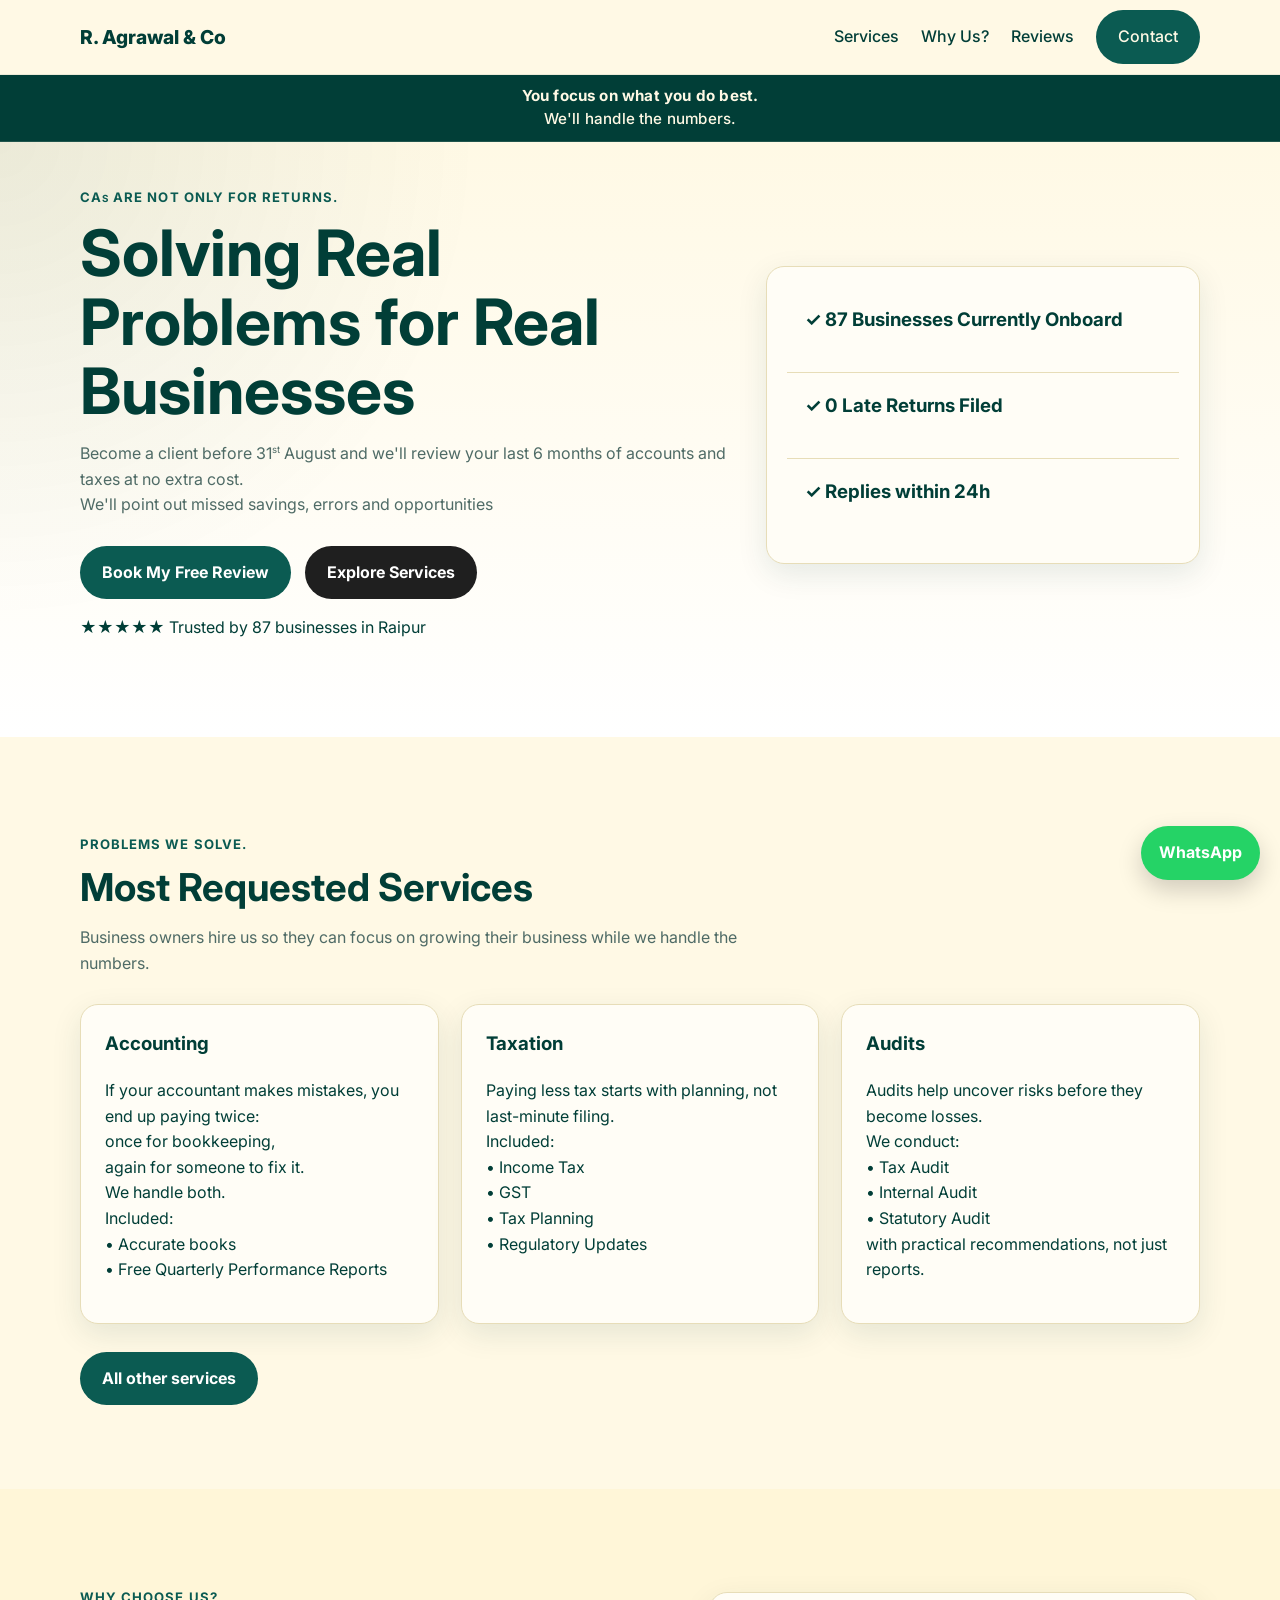
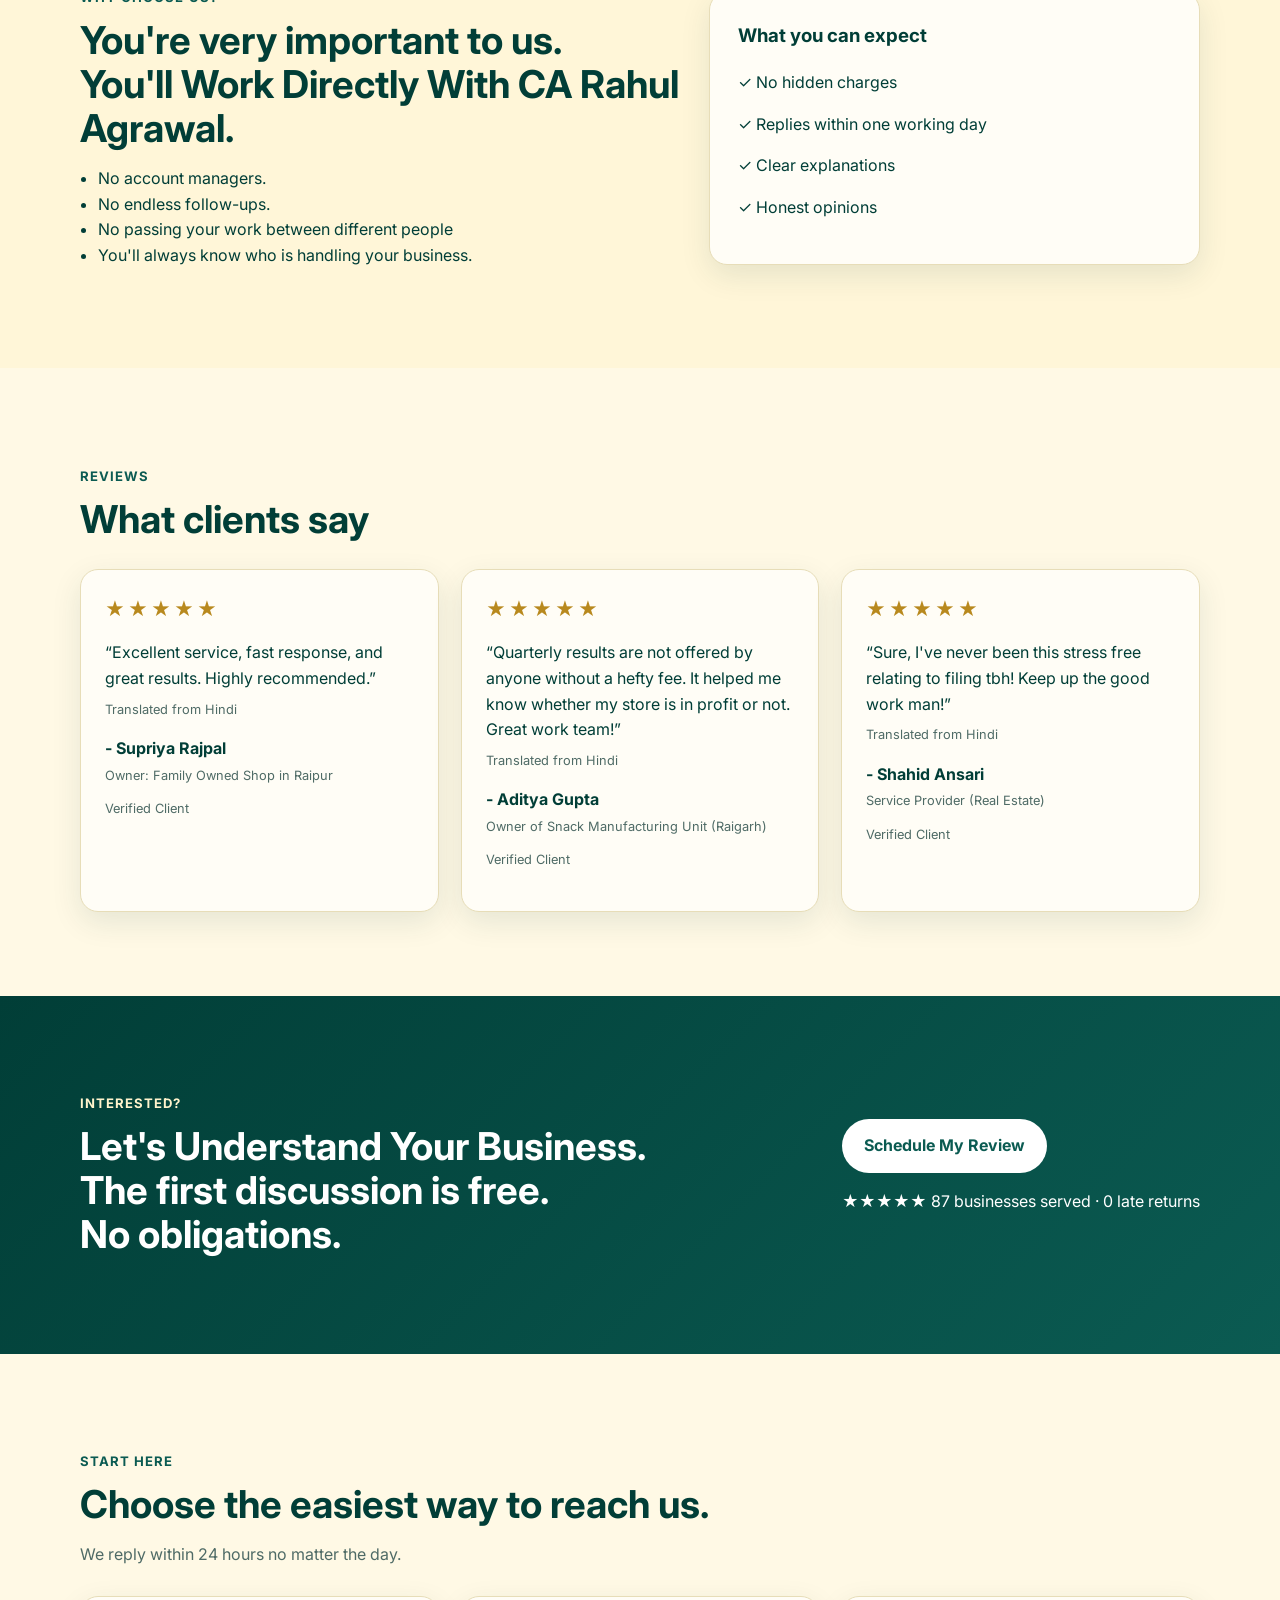
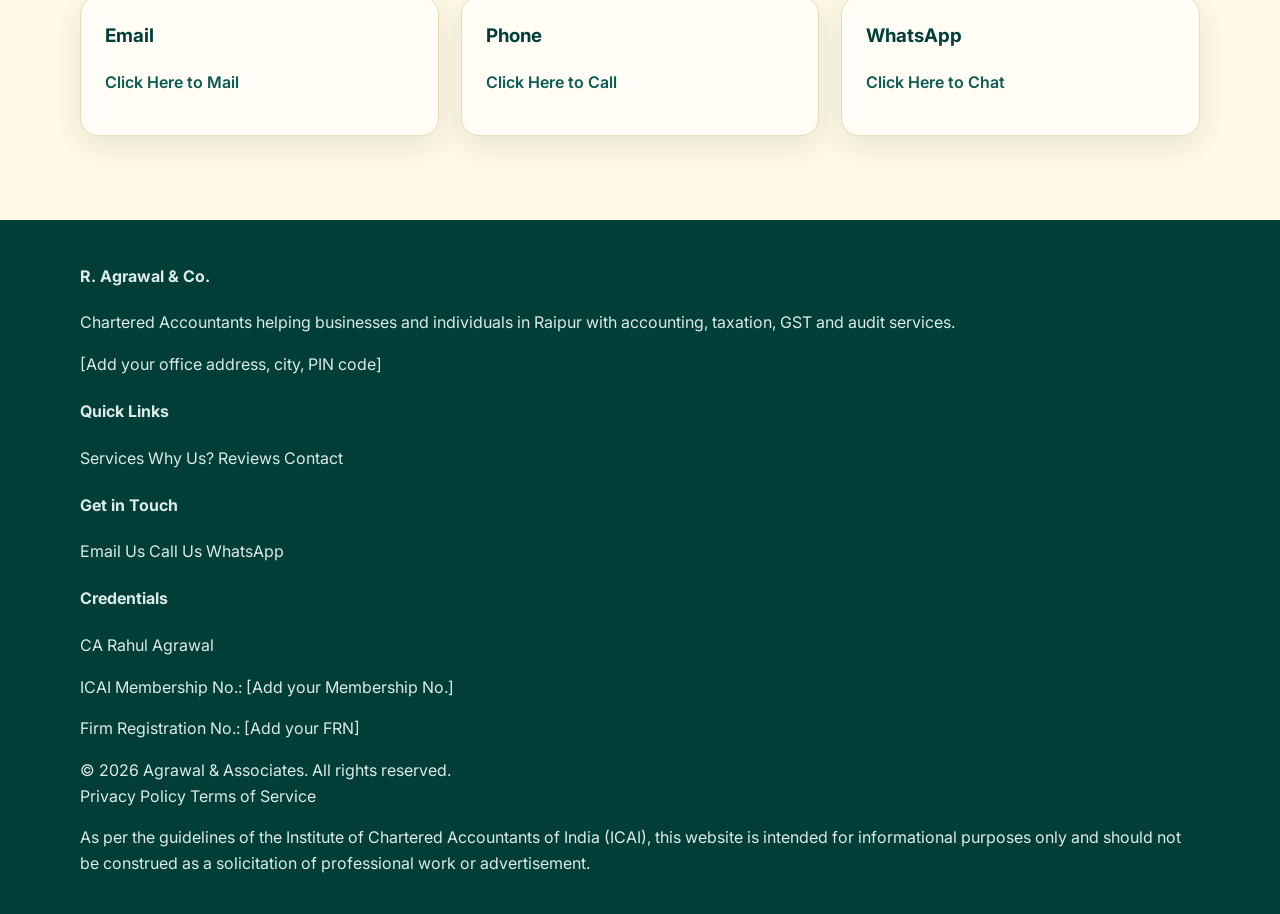
==== index.html @ 5c468a37 "Update index.html" ====
<!DOCTYPE html>
<html lang="en">
<head>
  <meta charset="UTF-8" />
  <meta name="viewport" content="width=device-width, initial-scale=1.0" />
  <title>R. Agrawal & Co. | Chartered Accountants</title>
  <meta name="description" content="Chartered Accountants CA in Raipur helping businesses with GST, Income Tax, Accounting, Audit and financial advisory. Free 6-month review for new clients." />
  <link rel="preconnect" href="https://fonts.googleapis.com">
  <link rel="preconnect" href="https://fonts.gstatic.com" crossorigin>
  <link href="https://fonts.googleapis.com/css2?family=Inter:wght@400;500;600;700;800&display=swap" rel="stylesheet">
  <link rel="stylesheet" href="styles.css" />
</head>
<body>
  <header class="site-header">
    <div class="container nav">
      <a href="#" class="logo">R. Agrawal & Co</a>

      <button class="menu-toggle" id="menuToggle" aria-label="Open menu">
        ☰
      </button>

      <nav class="nav-links" id="navLinks">
        <a href="services.html">Services</a>
        <a href="#about">Why Us?</a>
        <a href="#testimonials">Reviews</a>
        <a href="#contact" class="btn" style="color: #fff9e5;">Contact</a>
      </nav>
    </div>
  </header>
   <section class="top-strip" aria-label="Firm Philosophy">
  <div class="container">
    <p>
      <strong>You focus on what you do best.</strong><br>
      We'll handle the numbers.
    </p>
  </div>
</section>
  <main>
    <section class="hero">
      <div class="container hero-grid">
        <div>
          <p class="eyebrow">
  CA<span class="small-s">s</span> are not only for returns.
</p>
          <h1>Solving Real Problems for Real Businesses</h1>
          <p class="hero-text">
            Become a client before 31<sup>st</sup> August and we'll review your last 6 months of accounts and taxes at no extra cost.<br>
We'll point out missed savings, errors and opportunities
          </p>
          <div class="hero-actions">
            <a href="#contact" class="btn"> Book My Free Review </a>
            <a href="services.html" class="btn btn-secondary">Explore Services</a>
          </div>
          <p class="trust-line">
            <span class="stars">★★★★★</span> Trusted by 87 businesses in Raipur
          </p>
        </div>

        <div class="hero-card">
          <div class="stat">
            <h3>✓ 87 Businesses Currently Onboard</h3>
          </div>
          <div class="stat">
            <h3>✓ 0 Late Returns Filed</h3>
          </div>
          <div class="stat">
            <h3>✓ Replies within 24h</h3>
          </div>
        </div>
      </div>
    </section>

    <section class="section" id="services">
      <div class="container">
        <p class="section-label">Problems we solve.</p>
        <h2>Most Requested Services</h2>
        <p class="section-intro">
          Business owners hire us so they can focus on growing their business while we handle the numbers.
        </p>
        <div class="cards">
          <article class="card">
            <h3>Accounting</h3>
            <p>If your accountant makes mistakes, you end up paying twice:<br>
              once for bookkeeping,<br>
              again for someone to fix it.<br>
              We handle both.<br>
              Included:<br>
              • Accurate books<br>
              • Free Quarterly Performance Reports<br>
            </p>
          </article>

          <article class="card">
            <h3>Taxation</h3>
            <p>
              Paying less tax starts with planning, not last-minute filing.<br>
              Included:<br>
              • Income Tax<br>
              • GST<br>
              • Tax Planning<br>
              • Regulatory Updates
            </p>
          </article>

          <article class="card">
            <h3>Audits</h3>
            <p>
              Audits help uncover risks before they become losses.<br>
              We conduct:<br>
              • Tax Audit<br>
              • Internal Audit<br>
              • Statutory Audit
              <br>with practical recommendations, not just reports.
            </p>
          </article>
        </div>
        <div class="hero-actions">
            <a href="services.html" class="btn">All other services</a>
          </div>
      </div>
    </section>

    <section class="section alt" id="about">
      <div class="container split">
        <div>
  <p class="section-label">Why Choose Us?</p>
  <h2>You're very important to us.<br>
    You'll Work Directly With CA Rahul Agrawal.</h2>
  <ul class="check-list">
    <li>No account managers.</li>
    <li>No endless follow-ups.</li>
    <li>No passing your work between different people</li>
    <li>You'll always know who is handling your business.</li>
  </ul>
</div>

       <div class="about-box">
  <h3>What you can expect</h3>
  <p>✓ No hidden charges</p>
  <p>✓ Replies within one working day</p>
  <p>✓ Clear explanations</p>
  <p>✓ Honest opinions</p>
</div>
      </div>
    </section>

    <section class="section" id="testimonials">
      <div class="container">
        <p class="section-label">Reviews</p>
        <h2>What clients say</h2>

        <div class="cards">
               <article class="card testimonial">
                 <div class="testimonial-stars" aria-label="5 out of 5 stars">★★★★★</div>
  <p class="review">
    “Excellent service, fast response, and great results. Highly recommended.”
  </p>

  <p class="testimonialsnote">Translated from Hindi</p>

  <strong>- Supriya Rajpal</strong>
  <p class="role">Owner: Family Owned Shop in Raipur</p>
<p class="testimonialsnote">Verified Client</p>
</article>

    <article class="card testimonial">
  <div class="testimonial-stars" aria-label="5 out of 5 stars">★★★★★</div>

  <p class="review">
    “Quarterly results are not offered by anyone without a hefty fee. It helped me know whether my store is in profit or not. Great work team!”
  </p>

  <p class="testimonialsnote">Translated from Hindi</p>

  <strong>- Aditya Gupta</strong>
  <p class="role">Owner of Snack Manufacturing Unit (Raigarh)</p>
      <p class="testimonialsnote">Verified Client</p>
</article>

        <article class="card testimonial">
          <div class="testimonial-stars" aria-label="5 out of 5 stars">★★★★★</div>
  <p class="review">
    “Sure, I've never been this stress free relating to filing tbh! Keep up the good work man!”
  </p>

  <p class="testimonialsnote">Translated from Hindi</p>

  <strong>- Shahid Ansari</strong>
  <p class="role">Service Provider (Real Estate)</p>
          <p class="testimonialsnote">Verified Client</p>
</article>
          
        </div>
      </div>
    </section>

    <section class="section cta">
      <div class="container cta-box">
        <div>
          <p class="section-label light">Interested?</p>
          <h2>Let's Understand Your Business.<br>
            The first discussion is free.<br>
            No obligations.</h2>
        </div>
        <div>
          <a href="#contact" class="btn btn-light">Schedule My Review</a>
          <p class="cta-trust">
            <span class="stars">★★★★★</span> 87 businesses served · 0 late returns
          </p>
        </div>
      </div>
    </section>

    <section class="section" id="contact">
      <div class="container">
        <p class="section-label">Start Here</p>
        <h2>Choose the easiest way to reach us.</h2>
        <p class="section-intro">
          We reply within 24 hours no matter the day.
        </p>

        <div class="contact-grid">
          <div class="card">
            <h3>Email</h3>
            <p><a href="mailto:businessrahul.1191@gmail.com">Click Here to Mail</a></p>
          </div>

          <div class="card">
            <h3>Phone</h3>
            <p><a href="tel:+918319011200">Click Here to Call</a></p>
          </div>
          <div class="card">
  <h3>WhatsApp</h3>
  <p>
    <a href="https://wa.me/918319011200?text=Hi%20I%20visited%20your%20website%20and%20want%20to%20know%20more." target="_blank">
      Click Here to Chat
    </a>
  </p>
</div>
          
        </div>
      </div>
    </section>
  </main>

  <footer class="site-footer">
    <div class="container">
      <div class="footer-grid">
        <div class="footer-col">
          <h4>R. Agrawal & Co.</h4>
          <p>Chartered Accountants helping businesses and individuals in Raipur with accounting, taxation, GST and audit services.</p>
          <p>[Add your office address, city, PIN code]</p>
        </div>

        <div class="footer-col">
          <h4>Quick Links</h4>
          <a href="services.html">Services</a>
          <a href="#about">Why Us?</a>
          <a href="#testimonials">Reviews</a>
          <a href="#contact">Contact</a>
        </div>

        <div class="footer-col">
          <h4>Get in Touch</h4>
          <a href="mailto:businessrahul.1191@gmail.com">Email Us</a>
          <a href="tel:+918319011200">Call Us</a>
          <a href="https://wa.me/918319011200?text=Hi%20I%20visited%20your%20website%20and%20want%20to%20know%20more." target="_blank">WhatsApp</a>
        </div>

        <div class="footer-col">
          <h4>Credentials</h4>
          <p>CA Rahul Agrawal</p>
          <p>ICAI Membership No.: [Add your Membership No.]</p>
          <p>Firm Registration No.: [Add your FRN]</p>
        </div>
      </div>

      <div class="footer-bottom">
        <span>© <span id="year"></span> Agrawal & Associates. All rights reserved.</span>
        <div class="legal-links">
          <a href="privacy-policy.html">Privacy Policy</a>
          <a href="terms-of-service.html">Terms of Service</a>
        </div>
      </div>

      <p class="footer-disclaimer">
        As per the guidelines of the Institute of Chartered Accountants of India (ICAI), this website is intended for informational purposes only and should not be construed as a solicitation of professional work or advertisement.
      </p>
    </div>
  </footer>

  <script src="script.js"></script>
  <a
  href="https://wa.me/918319011200?text=Hi%20I%20visited%20your%20website%20and%20want%20to%20know%20more."
  class="whatsapp-float"
  target="_blank"
  aria-label="Connect on WhatsApp"
>
  WhatsApp
</a>
</body>
</html>
---- styles.css ----
:root {
  --bg: #FFF9E5;
  --bg-soft: #FFF3CC;
  --text: #013E37;
  --muted: #4F6B66;
  --white: #FFFFFF;
  --line: #E7DDB8;
  --primary: #0B5B52;
  --primary-dark: #1f1f1f;
  --card: #FFFDF6;
  --section: #FFF6D8;
  --shadow: 0 10px 30px rgba(1, 62, 55, 0.10);
  --radius: 18px;
  --accent-soft: #E4F1EE;
  --accent-soft-hover: #D5E9E4;
  --gold: #B8891E;
}

* {
  box-sizing: border-box;
}

html {
  scroll-behavior: smooth;
}

body {
  margin: 0;
  font-family: "Inter", sans-serif;
  color: var(--text);
  background: var(--bg);
  line-height: 1.6;
}

a {
  color: inherit;
  text-decoration: none;
}

img {
  max-width: 100%;
  display: block;
}

.container {
  width: min(1120px, calc(100% - 32px));
  margin: 0 auto;
}

.site-header {
  position: sticky;
  top: 0;
  z-index: 50;
  background: rgba(255, 249, 229, 0.92);
  backdrop-filter: blur(10px);
  border-bottom: 1px solid rgba(1, 62, 55, 0.08);
}

.nav {
  display: flex;
  align-items: center;
  justify-content: space-between;
  min-height: 74px;
}

.logo {
  font-weight: 800;
  font-size: 1.2rem;
  color: var(--text);
}

.nav-links {
  display: flex;
  gap: 22px;
  align-items: center;
}

.nav-links a {
  color: var(--text);
  font-weight: 500;
}

.menu-toggle {
  display: none;
  background: none;
  border: none;
  font-size: 1.6rem;
  cursor: pointer;
  color: var(--text);
}

.hero {
  background:
    radial-gradient(circle at top left, rgba(1, 62, 55, 0.08), transparent 34%),
    linear-gradient(180deg, #FFF9E5 0%, #FFFFFF 100%);
  padding-top: 32px;
  padding-bottom: 80px;
}

.hero-grid {
  display: grid;
  grid-template-columns: 1.2fr 0.8fr;
  gap: 36px;
  align-items: center;
}

.eyebrow,
.section-label {
  color: var(--primary);
  font-weight: 700;
  text-transform: uppercase;
  letter-spacing: 0.08em;
  font-size: 0.82rem;
  margin-bottom: 10px;
}

h1 {
  font-size: clamp(2.2rem, 5vw, 4.2rem);
  line-height: 1.08;
  margin: 0 0 16px;
}

h2 {
  font-size: clamp(1.8rem, 3vw, 2.6rem);
  line-height: 1.15;
  margin: 0 0 14px;
}

h3 {
  margin-top: 0;
}

.hero-text,
.section-intro {
  color: var(--muted);
  max-width: 680px;
}

.hero-actions {
  display: flex;
  gap: 14px;
  margin-top: 28px;
  flex-wrap: wrap;
}

.btn {
  display: inline-flex;
  align-items: center;
  justify-content: center;
  background: var(--primary);
  color: var(--white);
  padding: 14px 22px;
  border-radius: 999px;
  font-weight: 700;
  transition: 0.2s ease;
}

.btn:hover {
  background: var(--primary-dark);
  color: var(--white);
  transform: translateY(1px);
}

.btn-secondary {
  background: var(--primary-dark);
  color: var(--white);
}

.btn-secondary:hover {
  background: var(--primary-dark);
  color: var(--white);
}

.btn-light {
  background: var(--white);
  color: var(--primary);
}

.btn-sm {
  padding: 10px 16px;
}

.hero-card,
.card,
.about-box {
  background: var(--card);
  border: 1px solid var(--line);
  border-radius: var(--radius);
  box-shadow: var(--shadow);
}

.hero-card {
  padding: 20px;
}

.stat {
  padding: 18px;
  border-bottom: 1px solid var(--line);
}

.stat:last-child {
  border-bottom: none;
}

.section {
  padding: 84px 0;
}

.alt {
  background: var(--section);
}

.cards {
  display: grid;
  grid-template-columns: repeat(3, 1fr);
  gap: 22px;
  margin-top: 28px;
}

.card {
  padding: 24px;
}

.split {
  display: grid;
  grid-template-columns: 1.1fr 0.9fr;
  gap: 28px;
  align-items: center;
}

.about-box {
  padding: 28px;
}

.check-list {
  padding-left: 18px;
}

.testimonial p {
  font-style: normal;
}

.cta {
  background: linear-gradient(135deg, #013E37, #0B5B52);
  color: var(--white);
}

.cta-box {
  display: flex;
  align-items: center;
  justify-content: space-between;
  gap: 20px;
}

.light {
  color: var(--bg-soft);
}

.contact-grid {
  display: grid;
  grid-template-columns: repeat(3, 1fr);
  gap: 22px;
  margin-top: 28px;
}

.contact-grid a {
  color: var(--primary);
  font-weight: 600;
}

.site-footer {
  background: #013E37;
  color: #DCEBE8;
  padding: 22px 0;
}

.footer-row {
  display: flex;
  justify-content: space-between;
  gap: 12px;
  flex-wrap: wrap;
}

@media (max-width: 900px) {
  .hero-grid,
  .split,
  .cards,
  .contact-grid,
  .cta-box {
    grid-template-columns: 1fr;
    display: grid;
  }

  .cta-box {
    text-align: left;
  }
}

@media (max-width: 760px) {
  .menu-toggle {
    display: block;
  }

  .nav-links {
    position: absolute;
    top: 74px;
    right: 16px;
    background: var(--card);
    border: 1px solid var(--line);
    border-radius: 16px;
    box-shadow: var(--shadow);
    padding: 14px;
    flex-direction: column;
    align-items: flex-start;
    min-width: 220px;
    display: none;
  }

  .nav-links.show {
    display: flex;
  }

  h1 {
    font-size: 2.4rem;
  }

  .section {
    padding: 64px 0;
  }
}

.whatsapp-float {
  position: fixed;
  right: 20px;
  bottom: 20px;
  background: #25D366;
  color: white;
  padding: 14px 18px;
  border-radius: 999px;
  font-weight: 700;
  box-shadow: 0 10px 25px rgba(0,0,0,0.18);
  z-index: 999;
}

.whatsapp-float:hover {
  background: #1ebe5d;
}

.testimonialsnote {
  color: var(--muted);
  font-size: 0.8rem;
  font-style: normal;
  margin: 0.5rem 0 1rem;
}

.role {
  color: var(--muted);
  font-size: 0.8rem;
  font-style: normal;
  margin-top: 0.25rem;
}

.review {
  font-style: italic;
  margin-bottom: 0.5rem;
}

.testimonial-stars {
  color: var(--gold);
  font-size: 1.2rem;
  letter-spacing: 3px;
  margin-bottom: 10px;
}

.testimonial-text {
  margin: 0;
  font-size: 1rem;
  line-height: 1.6;
}

.more-services-link {
  text-align: center;
  margin-top: 20px;
}

.more-services-link a {
  display: inline-block;
  color: var(--primary);
  font-weight: 700;
  font-size: 1rem;
  padding: 10px 16px;
  border-radius: 999px;
  background: var(--accent-soft);
  transition: 0.2s ease;
}

.more-services-link a:hover {
  background: var(--accent-soft-hover);
  transform: translateY(1px);
}

.small-s {
  font-size: 0.75em;
}

sup {
  font-size: 0.6em;
  vertical-align: super;
}

.top-strip {
    background: #013E37;
    color: #FFF9E5;
    padding: 10px 0;
    text-align: center;
    border-bottom: 1px solid rgba(255, 249, 229, 0.12);
}

.top-strip p {
    margin: 0;
    font-size: 0.95rem;
    font-weight: 500;
    letter-spacing: 0.2px;
    line-height: 1.5;
}

.top-strip strong {
    font-weight: 700;
}
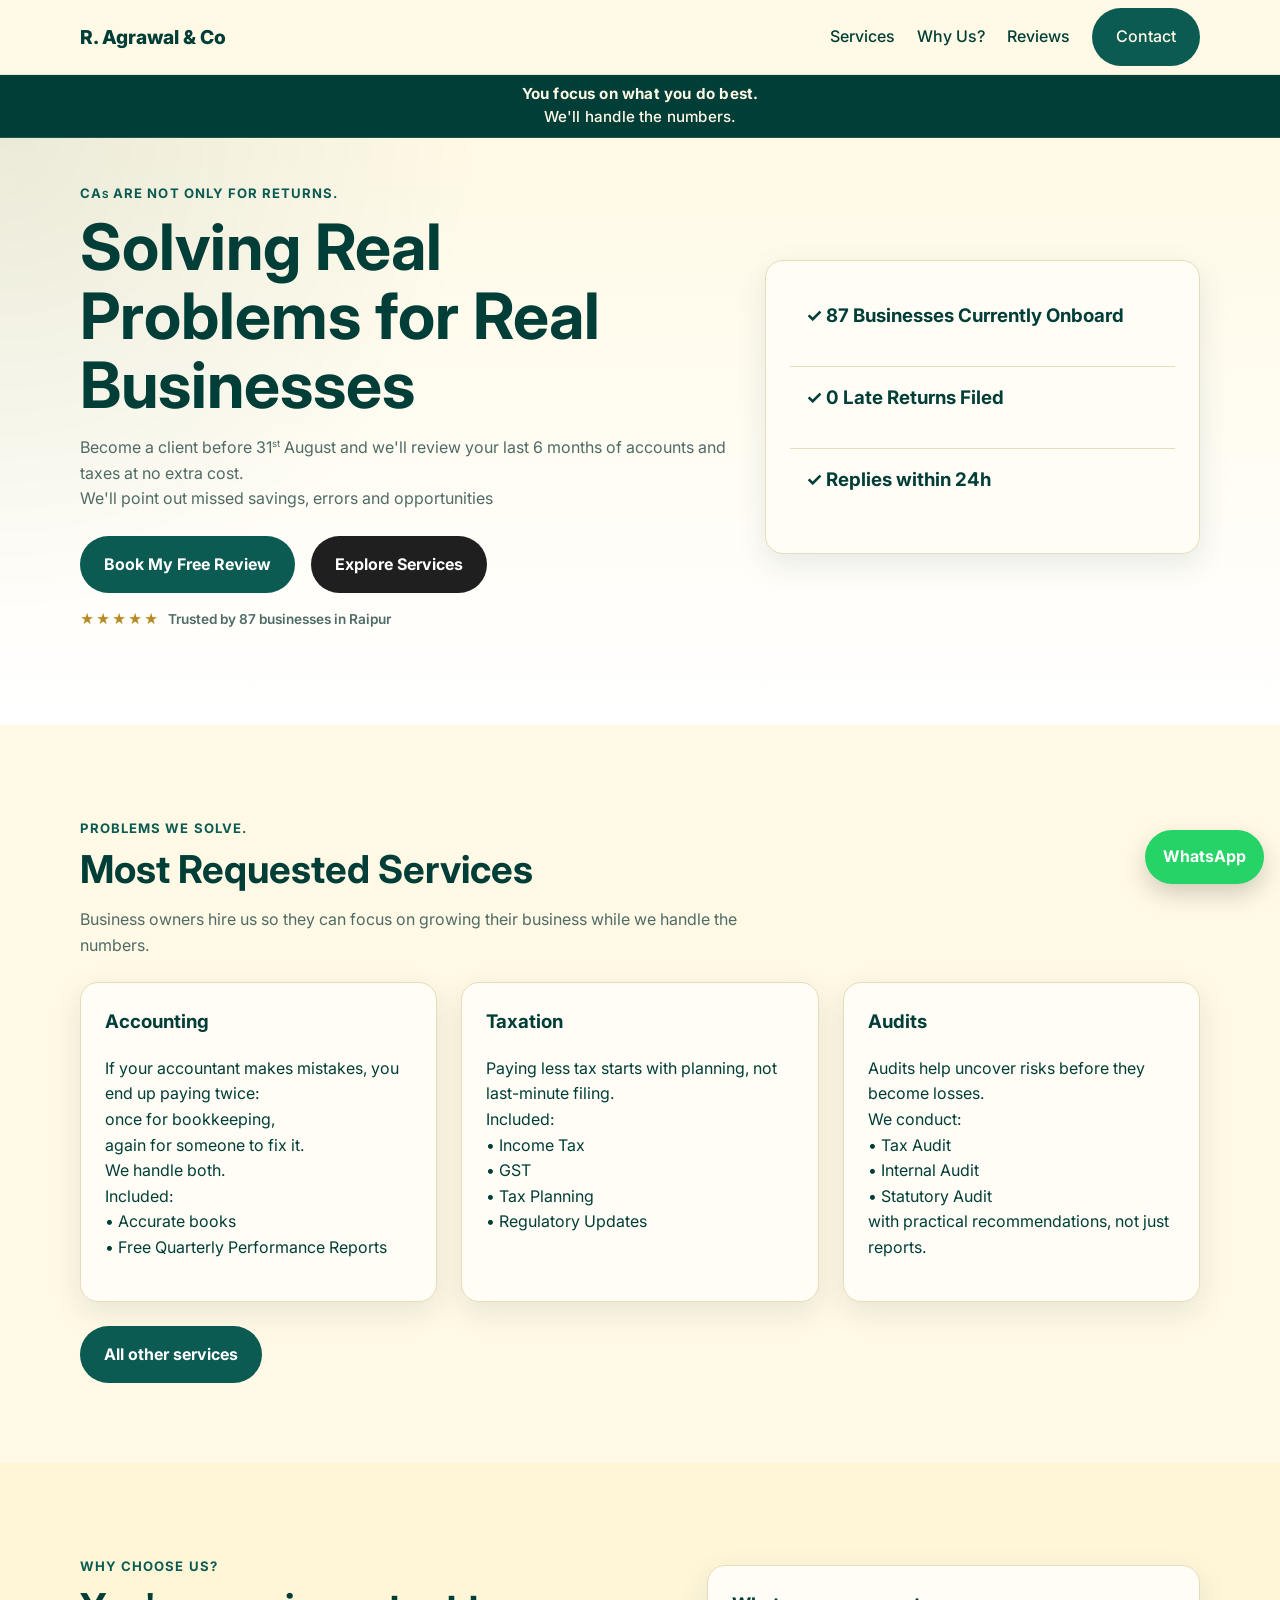
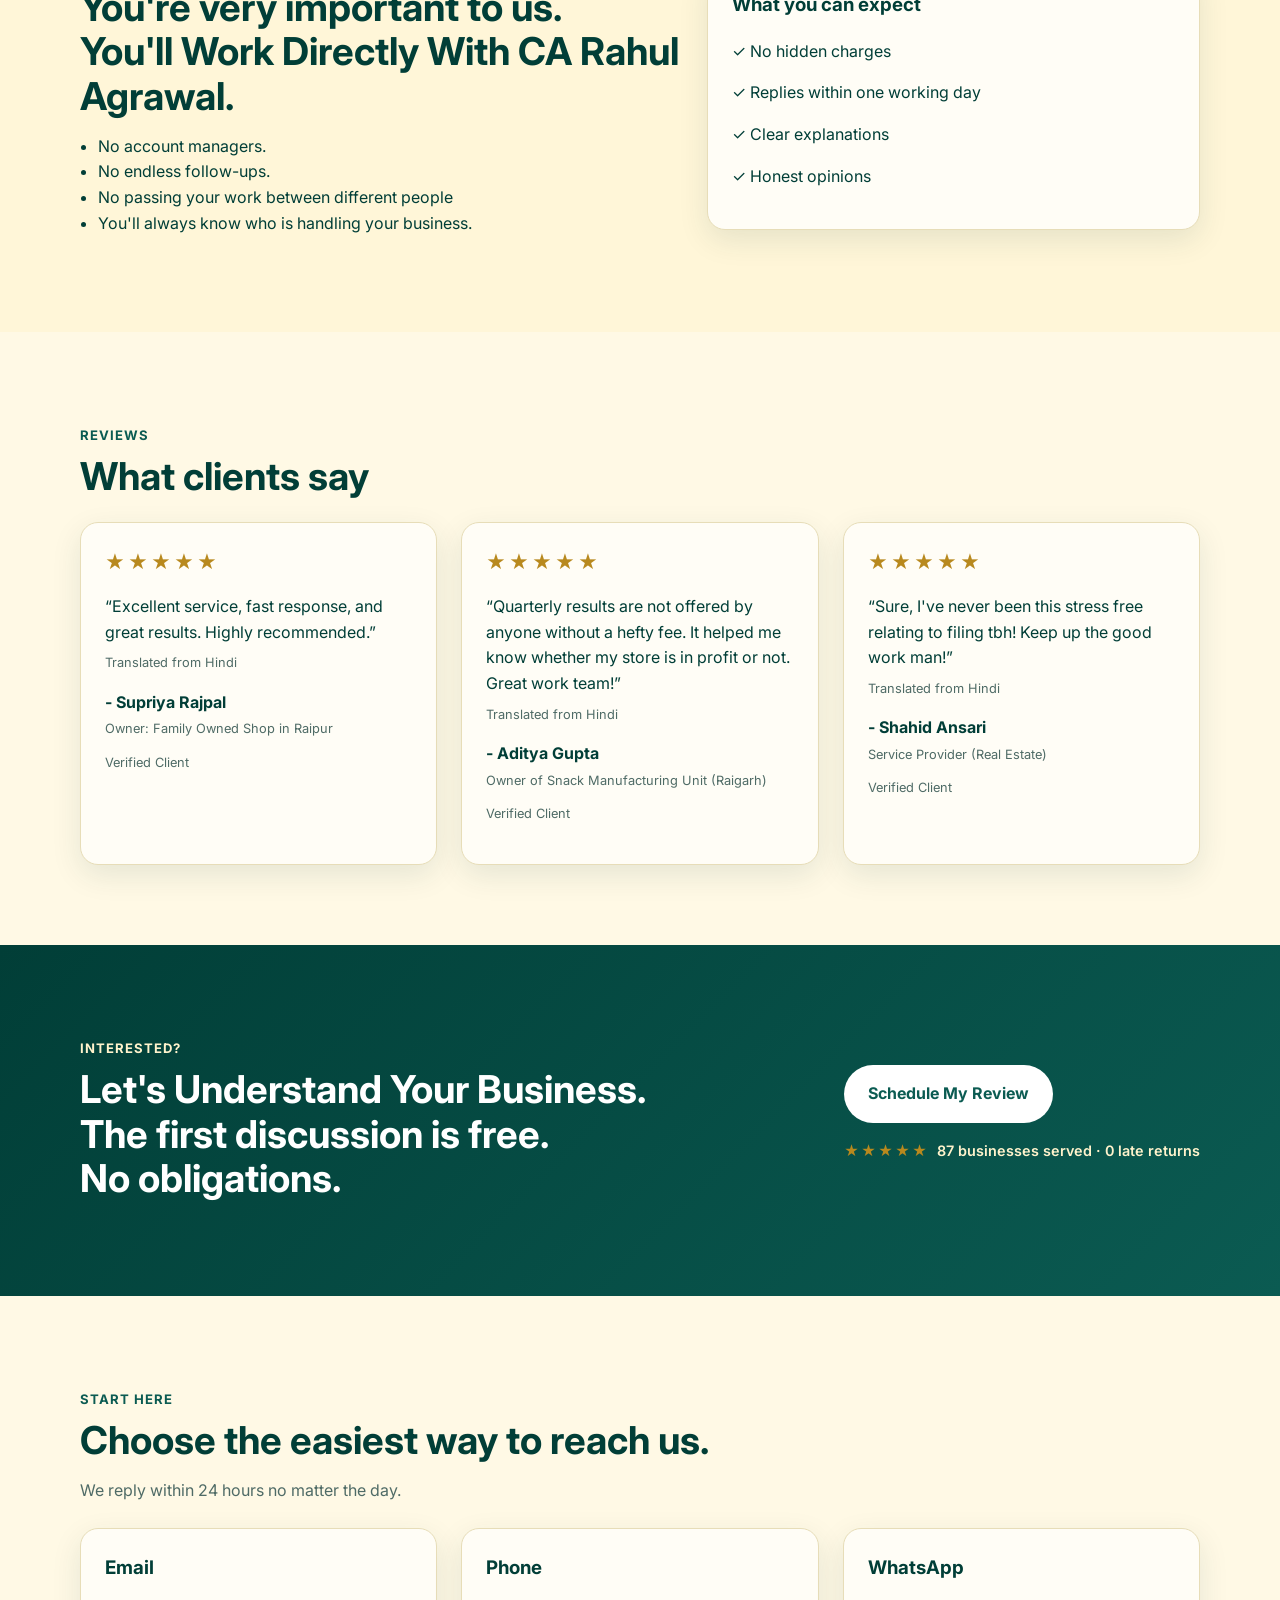
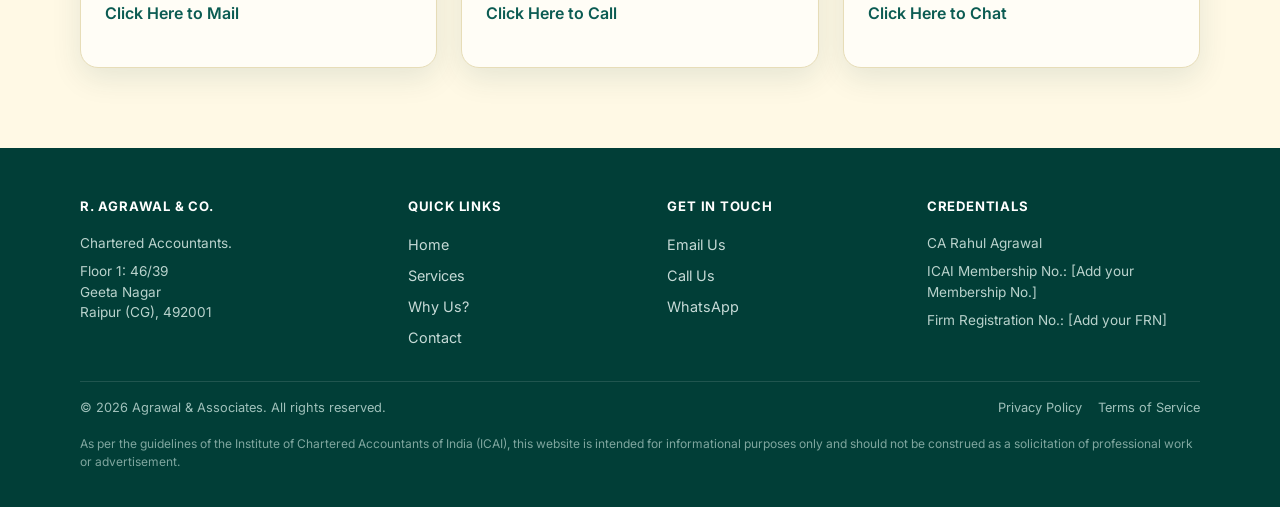
==== commit 063f241e: "Update index.html" ====
--- a/index.html
+++ b/index.html
@@ -246,25 +246,27 @@
   <footer class="site-footer">
     <div class="container">
       <div class="footer-grid">
-        <div class="footer-col">
+       <div class="footer-col">
           <h4>R. Agrawal & Co.</h4>
-          <p>Chartered Accountants helping businesses and individuals in Raipur with accounting, taxation, GST and audit services.</p>
-          <p>[Add your office address, city, PIN code]</p>
+          <p>Chartered Accountants.</p>
+          <p>Floor 1: 46/39<br>
+Geeta Nagar<br>
+Raipur (CG), 492001</p>
         </div>
 
         <div class="footer-col">
           <h4>Quick Links</h4>
+          <a href="index.html">Home</a>
           <a href="services.html">Services</a>
-          <a href="#about">Why Us?</a>
-          <a href="#testimonials">Reviews</a>
-          <a href="#contact">Contact</a>
+          <a href="index.html#about">Why Us?</a>
+          <a href="index.html#contact">Contact</a>
         </div>
 
         <div class="footer-col">
           <h4>Get in Touch</h4>
           <a href="mailto:businessrahul.1191@gmail.com">Email Us</a>
-          <a href="tel:+918319011200">Call Us</a>
-          <a href="https://wa.me/918319011200?text=Hi%20I%20visited%20your%20website%20and%20want%20to%20know%20more." target="_blank">WhatsApp</a>
+          <a href="tel:+919232111200">Call Us</a>
+          <a href="https://wa.me/919232111200?text=Hi%20I%20visited%20your%20website%20and%20want%20to%20know%20more." target="_blank">WhatsApp</a>
         </div>
 
         <div class="footer-col">
--- a/styles.css
+++ b/styles.css
@@ -14,6 +14,19 @@
   --accent-soft: #E4F1EE;
   --accent-soft-hover: #D5E9E4;
   --gold: #B8891E;
+
+  /* Spacing scale — 8px base grid, ~1.5x steps.
+     Every padding/gap/margin below pulls from this list instead of
+     one-off numbers, so spacing feels intentional instead of arbitrary. */
+  --space-1: 8px;
+  --space-2: 16px;
+  --space-3: 24px;
+  --space-4: 32px;
+  --space-5: 40px;
+  --space-6: 48px;
+  --space-7: 64px;
+  --space-8: 80px;
+  --space-9: 96px;
 }
 
 * {
@@ -93,14 +106,14 @@
   background:
     radial-gradient(circle at top left, rgba(1, 62, 55, 0.08), transparent 34%),
     linear-gradient(180deg, #FFF9E5 0%, #FFFFFF 100%);
-  padding-top: 32px;
-  padding-bottom: 80px;
+  padding-top: var(--space-4);
+  padding-bottom: var(--space-8);
 }
 
 .hero-grid {
   display: grid;
   grid-template-columns: 1.2fr 0.8fr;
-  gap: 36px;
+  gap: var(--space-4);
   align-items: center;
 }
 
@@ -111,19 +124,19 @@
   text-transform: uppercase;
   letter-spacing: 0.08em;
   font-size: 0.82rem;
-  margin-bottom: 10px;
+  margin-bottom: var(--space-1);
 }
 
 h1 {
   font-size: clamp(2.2rem, 5vw, 4.2rem);
   line-height: 1.08;
-  margin: 0 0 16px;
+  margin: 0 0 var(--space-2);
 }
 
 h2 {
   font-size: clamp(1.8rem, 3vw, 2.6rem);
   line-height: 1.15;
-  margin: 0 0 14px;
+  margin: 0 0 var(--space-2);
 }
 
 h3 {
@@ -138,9 +151,24 @@
 
 .hero-actions {
   display: flex;
-  gap: 14px;
-  margin-top: 28px;
+  gap: var(--space-2);
+  margin-top: var(--space-3);
   flex-wrap: wrap;
+}
+
+.trust-line {
+  display: flex;
+  align-items: center;
+  gap: var(--space-1);
+  margin-top: var(--space-2);
+  color: var(--muted);
+  font-size: 0.85rem;
+  font-weight: 600;
+}
+
+.trust-line .stars {
+  color: var(--gold);
+  letter-spacing: 2px;
 }
 
 .btn {
@@ -149,7 +177,7 @@
   justify-content: center;
   background: var(--primary);
   color: var(--white);
-  padding: 14px 22px;
+  padding: var(--space-2) var(--space-3);
   border-radius: 999px;
   font-weight: 700;
   transition: 0.2s ease;
@@ -190,11 +218,11 @@
 }
 
 .hero-card {
-  padding: 20px;
+  padding: var(--space-3);
 }
 
 .stat {
-  padding: 18px;
+  padding: var(--space-2);
   border-bottom: 1px solid var(--line);
 }
 
@@ -203,7 +231,7 @@
 }
 
 .section {
-  padding: 84px 0;
+  padding: var(--space-8) 0;
 }
 
 .alt {
@@ -213,23 +241,23 @@
 .cards {
   display: grid;
   grid-template-columns: repeat(3, 1fr);
-  gap: 22px;
-  margin-top: 28px;
+  gap: var(--space-3);
+  margin-top: var(--space-3);
 }
 
 .card {
-  padding: 24px;
+  padding: var(--space-3);
 }
 
 .split {
   display: grid;
   grid-template-columns: 1.1fr 0.9fr;
-  gap: 28px;
+  gap: var(--space-3);
   align-items: center;
 }
 
 .about-box {
-  padding: 28px;
+  padding: var(--space-3);
 }
 
 .check-list {
@@ -249,7 +277,22 @@
   display: flex;
   align-items: center;
   justify-content: space-between;
-  gap: 20px;
+  gap: var(--space-2);
+}
+
+.cta-trust {
+  display: flex;
+  align-items: center;
+  gap: var(--space-1);
+  margin-top: var(--space-2);
+  color: var(--bg-soft);
+  font-weight: 600;
+  font-size: 0.9rem;
+}
+
+.cta-trust .stars {
+  color: var(--gold);
+  letter-spacing: 2px;
 }
 
 .light {
@@ -259,8 +302,8 @@
 .contact-grid {
   display: grid;
   grid-template-columns: repeat(3, 1fr);
-  gap: 22px;
-  margin-top: 28px;
+  gap: var(--space-3);
+  margin-top: var(--space-3);
 }
 
 .contact-grid a {
@@ -271,14 +314,125 @@
 .site-footer {
   background: #013E37;
   color: #DCEBE8;
-  padding: 22px 0;
+  padding: var(--space-6) 0 var(--space-3);
+}
+
+.footer-grid {
+  display: grid;
+  grid-template-columns: 1.3fr 1fr 1fr 1.2fr;
+  gap: var(--space-4);
+  padding-bottom: var(--space-3);
+}
+
+.footer-col h4 {
+  color: #fff;
+  font-size: 0.82rem;
+  font-weight: 700;
+  text-transform: uppercase;
+  letter-spacing: 0.06em;
+  margin: 0 0 var(--space-2);
+}
+
+.footer-col p {
+  margin: 0 0 var(--space-1);
+  font-size: 0.85rem;
+  color: #B9D2CC;
+  line-height: 1.5;
+}
+
+.footer-col a {
+  display: block;
+  color: #DCEBE8;
+  font-size: 0.9rem;
+  margin-bottom: var(--space-1);
+  opacity: 0.9;
+}
+
+.footer-col a:hover {
+  opacity: 1;
+  text-decoration: underline;
+}
+
+.legal-page h1 {
+  font-size: clamp(1.8rem, 4vw, 2.6rem);
+}
+
+.legal-page .section-intro {
+  max-width: 760px;
+}
+
+.legal-page h2 {
+  font-size: clamp(1.3rem, 2.4vw, 1.6rem);
+  margin-top: var(--space-4);
+}
+
+.legal-page p,
+.legal-page li {
+  color: var(--muted);
+  max-width: 760px;
+}
+
+.legal-page ul {
+  padding-left: 18px;
+}
+
+.footer-disclaimer {
+  margin-top: var(--space-2);
+  font-size: 0.75rem;
+  line-height: 1.5;
+  color: #7FA69F;
+}
+
+.footer-bottom {
+  border-top: 1px solid rgba(255, 255, 255, 0.12);
+  padding-top: var(--space-2);
+  display: flex;
+  justify-content: space-between;
+  align-items: center;
+  flex-wrap: wrap;
+  gap: var(--space-1);
+  font-size: 0.8rem;
+  color: #9FC0BA;
+}
+
+.footer-bottom .legal-links {
+  display: flex;
+  gap: var(--space-2);
+  flex-wrap: wrap;
+}
+
+.footer-bottom .legal-links a {
+  color: #9FC0BA;
+  font-size: 0.8rem;
+}
+
+.footer-bottom .legal-links a:hover {
+  color: #DCEBE8;
+  text-decoration: underline;
 }
 
 .footer-row {
   display: flex;
   justify-content: space-between;
-  gap: 12px;
+  gap: var(--space-1);
   flex-wrap: wrap;
+}
+
+@media (max-width: 900px) {
+  .footer-grid {
+    grid-template-columns: 1fr 1fr;
+  }
+}
+
+@media (max-width: 600px) {
+  .footer-grid {
+    grid-template-columns: 1fr;
+  }
+
+  .footer-bottom {
+    flex-direction: column;
+    align-items: flex-start;
+  }
 }
 
 @media (max-width: 900px) {
@@ -325,14 +479,19 @@
   }
 
   .section {
-    padding: 64px 0;
+    padding: var(--space-7) 0;
+  }
+
+  .hero {
+    padding-top: var(--space-3);
+    padding-bottom: var(--space-6);
   }
 }
 
 .whatsapp-float {
   position: fixed;
-  right: 20px;
-  bottom: 20px;
+  right: var(--space-2);
+  bottom: var(--space-2);
   background: #25D366;
   color: white;
   padding: 14px 18px;
@@ -380,7 +539,7 @@
 
 .more-services-link {
   text-align: center;
-  margin-top: 20px;
+  margin-top: var(--space-2);
 }
 
 .more-services-link a {
@@ -411,7 +570,7 @@
 .top-strip {
     background: #013E37;
     color: #FFF9E5;
-    padding: 10px 0;
+    padding: var(--space-1) 0;
     text-align: center;
     border-bottom: 1px solid rgba(255, 249, 229, 0.12);
 }
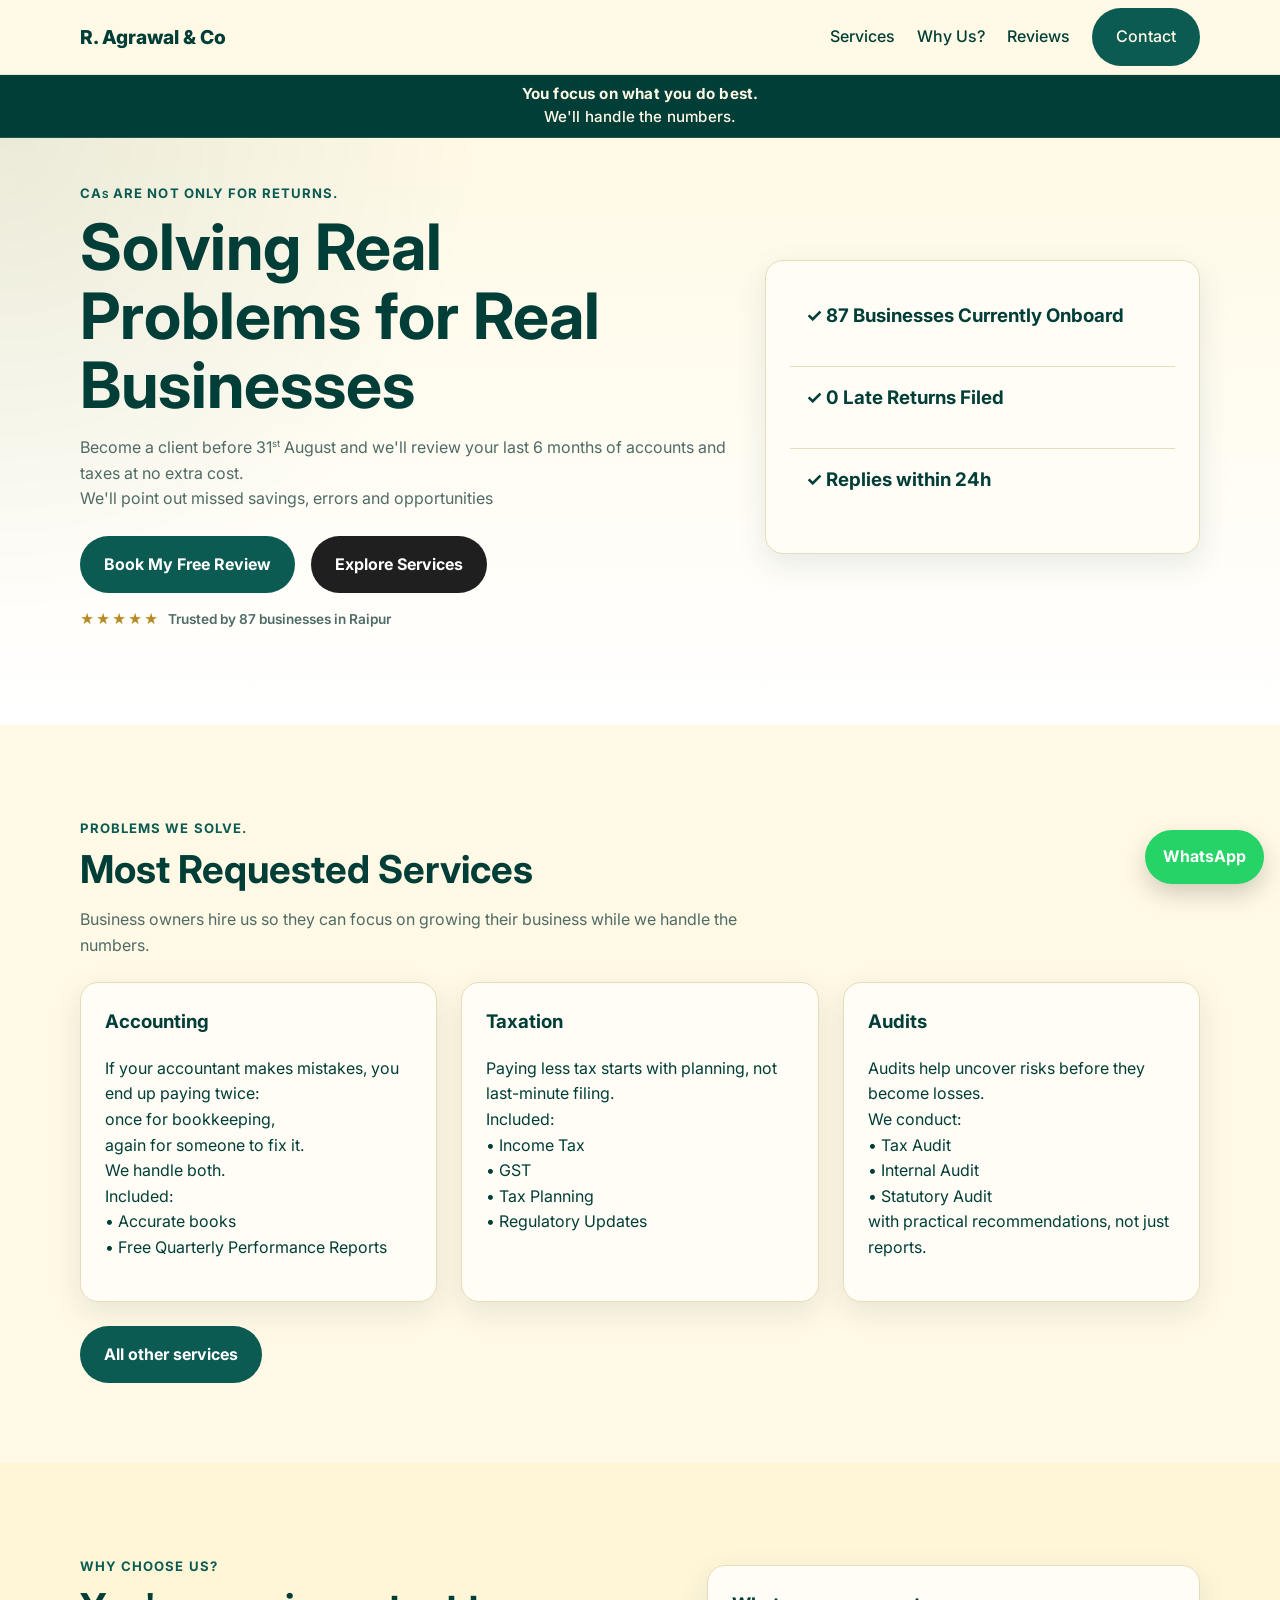
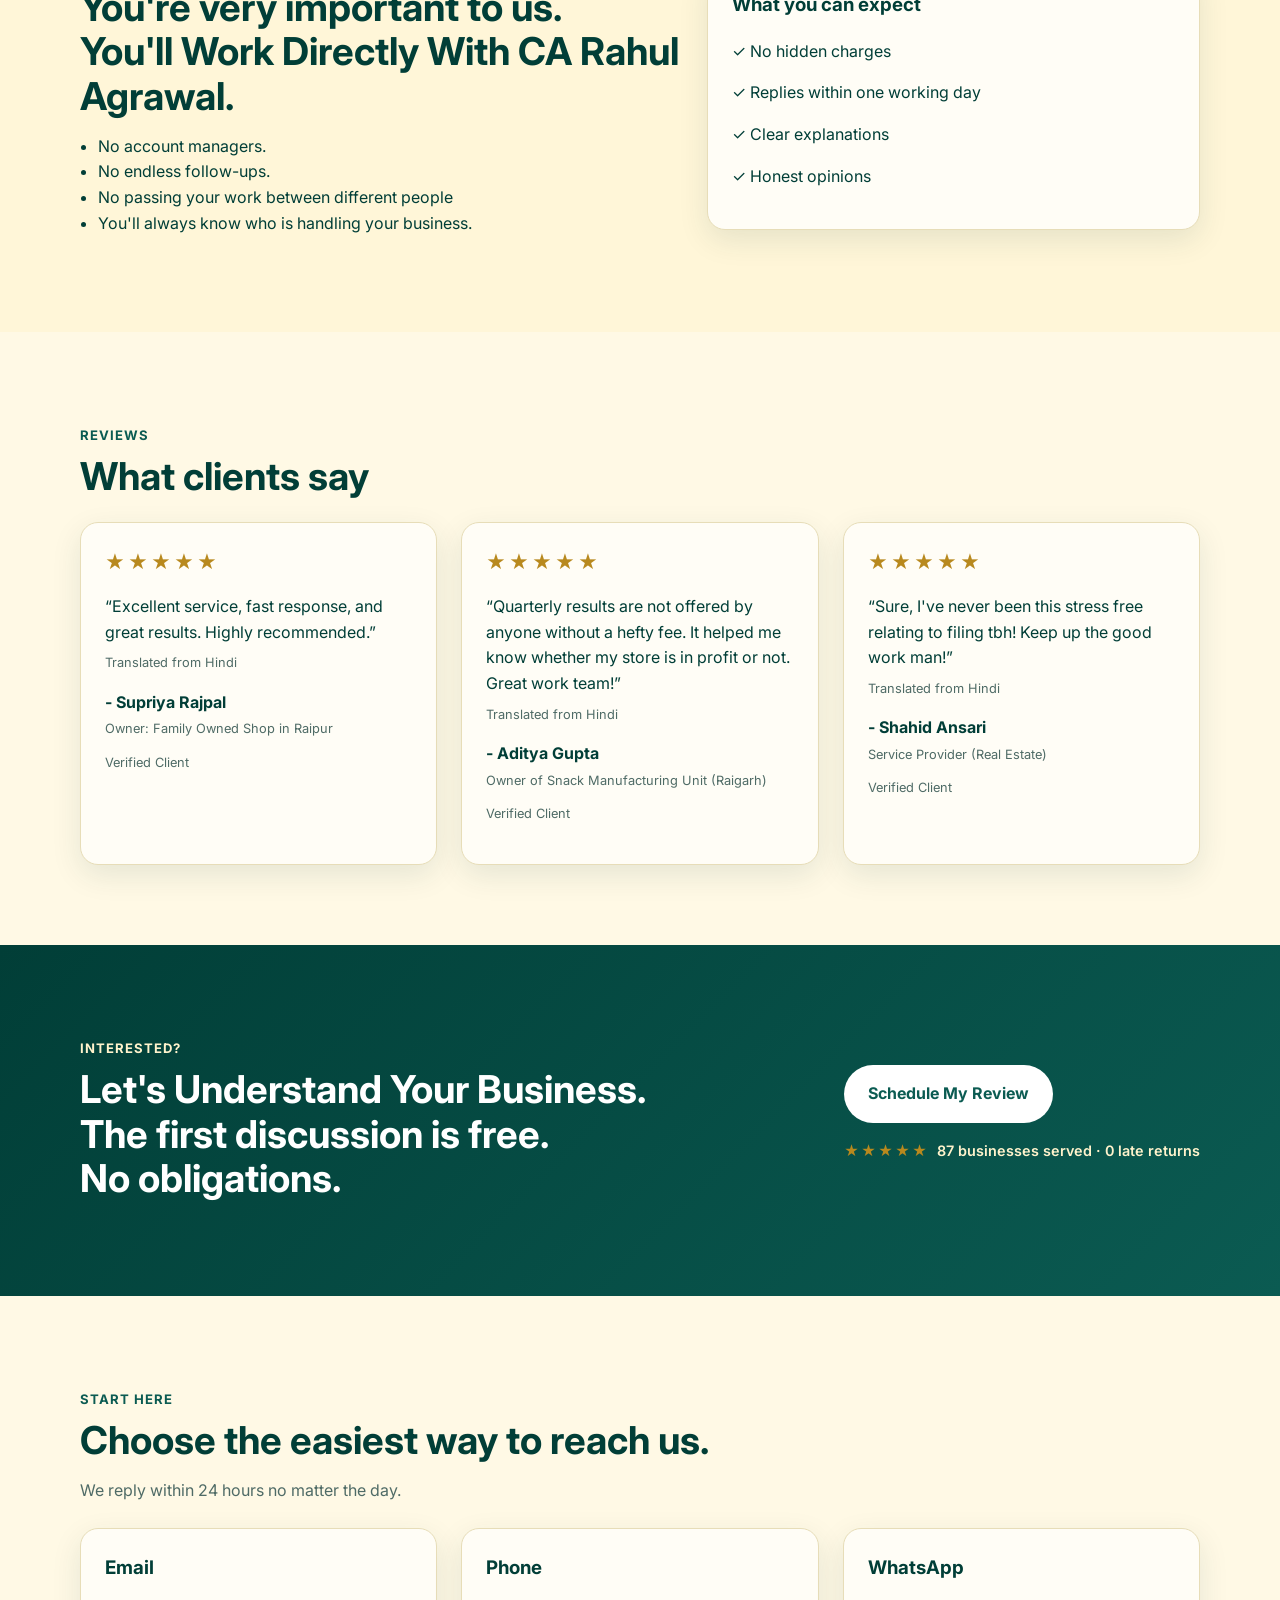
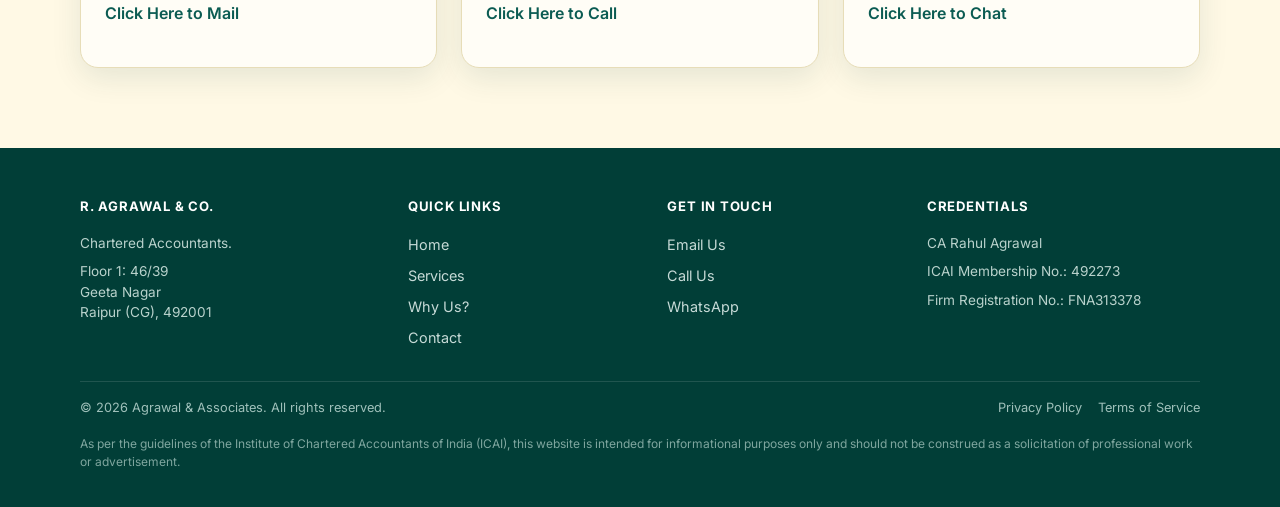
==== commit 25d552a7: "Update index.html" ====
--- a/index.html
+++ b/index.html
@@ -1,6 +1,15 @@
 <!DOCTYPE html>
 <html lang="en">
 <head>
+  <!-- Google tag (gtag.js) -->
+<script async src="https://www.googletagmanager.com/gtag/js?id=AW-18362344918"></script>
+<script>
+  window.dataLayer = window.dataLayer || [];
+  function gtag(){dataLayer.push(arguments);}
+  gtag('js', new Date());
+
+  gtag('config', 'AW-18362344918');
+</script>
   <meta charset="UTF-8" />
   <meta name="viewport" content="width=device-width, initial-scale=1.0" />
   <title>R. Agrawal & Co. | Chartered Accountants</title>
@@ -9,6 +18,12 @@
   <link rel="preconnect" href="https://fonts.gstatic.com" crossorigin>
   <link href="https://fonts.googleapis.com/css2?family=Inter:wght@400;500;600;700;800&display=swap" rel="stylesheet">
   <link rel="stylesheet" href="styles.css" />
+  <script>
+  gtag('config', 'AW-18362344918/aFgICIaK-tocENbL7LNE', {
+    'phone_conversion_number': 'REPLACE WITH VALUE'
+  });
+</script>
+
 </head>
 <body>
   <header class="site-header">
@@ -227,12 +242,12 @@
 
           <div class="card">
             <h3>Phone</h3>
-            <p><a href="tel:+918319011200">Click Here to Call</a></p>
+            <p><a href="tel:+919232111200">Click Here to Call</a></p>
           </div>
           <div class="card">
   <h3>WhatsApp</h3>
   <p>
-    <a href="https://wa.me/918319011200?text=Hi%20I%20visited%20your%20website%20and%20want%20to%20know%20more." target="_blank">
+    <a href="https://wa.me/919232111200?text=Hi%20I%20visited%20your%20website%20and%20want%20to%20know%20more." target="_blank">
       Click Here to Chat
     </a>
   </p>
@@ -272,15 +287,15 @@
         <div class="footer-col">
           <h4>Credentials</h4>
           <p>CA Rahul Agrawal</p>
-          <p>ICAI Membership No.: [Add your Membership No.]</p>
-          <p>Firm Registration No.: [Add your FRN]</p>
+          <p>ICAI Membership No.: 492273</p>
+          <p>Firm Registration No.: FNA313378</p>
         </div>
       </div>
 
       <div class="footer-bottom">
         <span>© <span id="year"></span> Agrawal & Associates. All rights reserved.</span>
         <div class="legal-links">
-          <a href="privacy-policy.html">Privacy Policy</a>
+          <a href="privacy-policy">Privacy Policy</a>
           <a href="terms-of-service.html">Terms of Service</a>
         </div>
       </div>
@@ -293,7 +308,7 @@
 
   <script src="script.js"></script>
   <a
-  href="https://wa.me/918319011200?text=Hi%20I%20visited%20your%20website%20and%20want%20to%20know%20more."
+  href="https://wa.me/919232111200?text=Hi%20I%20visited%20your%20website%20and%20want%20to%20know%20more."
   class="whatsapp-float"
   target="_blank"
   aria-label="Connect on WhatsApp"
--- a/styles.css
+++ b/styles.css
@@ -586,3 +586,321 @@
 .top-strip strong {
     font-weight: 700;
 }
+
+/* ---------- PPC Landing Page ---------- */
+
+.lp-header {
+  position: sticky;
+  top: 0;
+  z-index: 50;
+  background: rgba(255, 249, 229, 0.95);
+  backdrop-filter: blur(10px);
+  border-bottom: 1px solid rgba(1, 62, 55, 0.08);
+  padding: var(--space-2) 0;
+}
+
+.lp-header .nav {
+  min-height: auto;
+}
+
+.lp-header-actions {
+  display: flex;
+  gap: var(--space-2);
+  align-items: center;
+}
+
+.lp-header-actions .phone-link {
+  font-weight: 700;
+  color: var(--text);
+  font-size: 0.95rem;
+}
+
+.stat-row {
+  display: flex;
+  gap: var(--space-2);
+  flex-wrap: wrap;
+  margin-top: var(--space-4);
+}
+
+.stat-row .stat-chip {
+  background: var(--card);
+  border: 1px solid var(--line);
+  border-radius: 999px;
+  padding: var(--space-1) var(--space-3);
+  font-weight: 700;
+  font-size: 0.85rem;
+  box-shadow: var(--shadow);
+}
+
+.included-list {
+  list-style: none;
+  padding: 0;
+  margin: var(--space-3) 0 0;
+  display: grid;
+  gap: var(--space-2);
+}
+
+.included-list li {
+  display: flex;
+  gap: var(--space-2);
+  align-items: flex-start;
+  background: var(--card);
+  border: 1px solid var(--line);
+  border-radius: var(--radius);
+  padding: var(--space-2) var(--space-3);
+}
+
+.included-list li::before {
+  content: "✓";
+  color: var(--primary);
+  font-weight: 700;
+  flex-shrink: 0;
+}
+
+.faq-item {
+  border-bottom: 1px solid var(--line);
+  padding: var(--space-2) 0;
+}
+
+.faq-item summary {
+  cursor: pointer;
+  font-weight: 700;
+  list-style: none;
+  display: flex;
+  justify-content: space-between;
+  align-items: center;
+}
+
+.faq-item summary::-webkit-details-marker {
+  display: none;
+}
+
+.faq-item summary::after {
+  content: "+";
+  font-size: 1.3rem;
+  color: var(--primary);
+  margin-left: var(--space-2);
+}
+
+.faq-item[open] summary::after {
+  content: "−";
+}
+
+.faq-item p {
+  color: var(--muted);
+  margin-top: var(--space-2);
+  margin-bottom: 0;
+}
+
+.sticky-cta {
+  display: none;
+}
+
+@media (max-width: 760px) {
+  .sticky-cta {
+    display: flex;
+    position: fixed;
+    bottom: 0;
+    left: 0;
+    right: 0;
+    z-index: 60;
+    background: var(--card);
+    border-top: 1px solid var(--line);
+    box-shadow: 0 -6px 20px rgba(1, 62, 55, 0.12);
+    padding: var(--space-2);
+    gap: var(--space-2);
+  }
+
+  .sticky-cta .btn {
+    flex: 1;
+    padding: var(--space-2) var(--space-2);
+    font-size: 0.9rem;
+  }
+
+  body {
+    padding-bottom: 72px;
+  }
+}
+
+/* ---------- LP v2: Value / Pricing Psychology ---------- */
+
+.urgency-banner {
+  background: #013E37;
+  color: #FFF9E5;
+  text-align: center;
+  font-size: 0.85rem;
+  font-weight: 700;
+  padding: 10px var(--space-2);
+  letter-spacing: 0.01em;
+}
+
+.urgency-banner span.slots {
+  color: var(--gold);
+}
+
+.value-stack {
+  background: var(--card);
+  border: 1px solid var(--line);
+  border-radius: var(--radius);
+  padding: var(--space-4);
+  box-shadow: var(--shadow);
+  max-width: 640px;
+  margin: var(--space-3) auto 0;
+}
+
+.value-stack .value-row {
+  display: flex;
+  justify-content: space-between;
+  gap: var(--space-2);
+  padding: var(--space-1) 0;
+  border-bottom: 1px dashed var(--line);
+  font-size: 0.95rem;
+}
+
+.value-stack .value-row:last-of-type {
+  border-bottom: none;
+}
+
+.value-stack .value-row .item {
+  color: var(--text);
+  font-weight: 600;
+}
+
+.value-stack .value-row .worth {
+  color: var(--muted);
+  white-space: nowrap;
+}
+
+.value-stack .value-total {
+  display: flex;
+  justify-content: space-between;
+  align-items: baseline;
+  margin-top: var(--space-2);
+  padding-top: var(--space-2);
+  border-top: 2px solid var(--text);
+}
+
+.value-stack .value-total .label {
+  font-weight: 700;
+}
+
+.value-stack .value-total .anchor {
+  text-decoration: line-through;
+  color: var(--muted);
+  font-size: 0.95rem;
+  margin-right: var(--space-1);
+}
+
+.value-stack .value-total .today {
+  font-weight: 800;
+  font-size: 1.3rem;
+  color: var(--primary);
+}
+
+.value-stack .per-day {
+  text-align: center;
+  margin-top: var(--space-2);
+  font-size: 0.85rem;
+  color: var(--muted);
+}
+
+.ribbon {
+  display: inline-block;
+  background: var(--gold);
+  color: #fff;
+  font-size: 0.7rem;
+  font-weight: 800;
+  text-transform: uppercase;
+  letter-spacing: 0.05em;
+  padding: 3px 10px;
+  border-radius: 999px;
+  margin-bottom: var(--space-1);
+}
+
+.comparison-table {
+  width: 100%;
+  border-collapse: collapse;
+  margin-top: var(--space-3);
+  font-size: 0.9rem;
+  background: var(--card);
+  border-radius: var(--radius);
+  overflow: hidden;
+  box-shadow: var(--shadow);
+}
+
+.comparison-table th,
+.comparison-table td {
+  padding: var(--space-2);
+  text-align: center;
+  border-bottom: 1px solid var(--line);
+}
+
+.comparison-table th:first-child,
+.comparison-table td:first-child {
+  text-align: left;
+}
+
+.comparison-table thead th {
+  background: var(--section);
+  font-weight: 700;
+}
+
+.comparison-table thead th.us {
+  background: var(--primary);
+  color: #fff;
+}
+
+.comparison-table td.yes {
+  color: var(--primary);
+  font-weight: 800;
+}
+
+.comparison-table td.no {
+  color: var(--muted);
+}
+
+.guarantee-box {
+  display: flex;
+  gap: var(--space-3);
+  align-items: center;
+  background: var(--accent-soft);
+  border: 1px solid var(--line);
+  border-radius: var(--radius);
+  padding: var(--space-3);
+  margin-top: var(--space-3);
+}
+
+.guarantee-box .badge-circle {
+  flex-shrink: 0;
+  width: 64px;
+  height: 64px;
+  border-radius: 50%;
+  background: var(--primary);
+  color: #fff;
+  display: flex;
+  align-items: center;
+  justify-content: center;
+  font-weight: 800;
+  font-size: 0.75rem;
+  text-align: center;
+  line-height: 1.1;
+}
+
+.loss-box {
+  background: #FBEFE7;
+  border: 1px solid rgba(184, 137, 30, 0.3);
+  border-radius: var(--radius);
+  padding: var(--space-3);
+  margin-top: var(--space-3);
+}
+
+.loss-box h3 {
+  margin: 0 0 var(--space-1);
+  color: var(--gold);
+}
+
+@media (max-width: 600px) {
+  .comparison-table {
+    font-size: 0.78rem;
+  }
+}
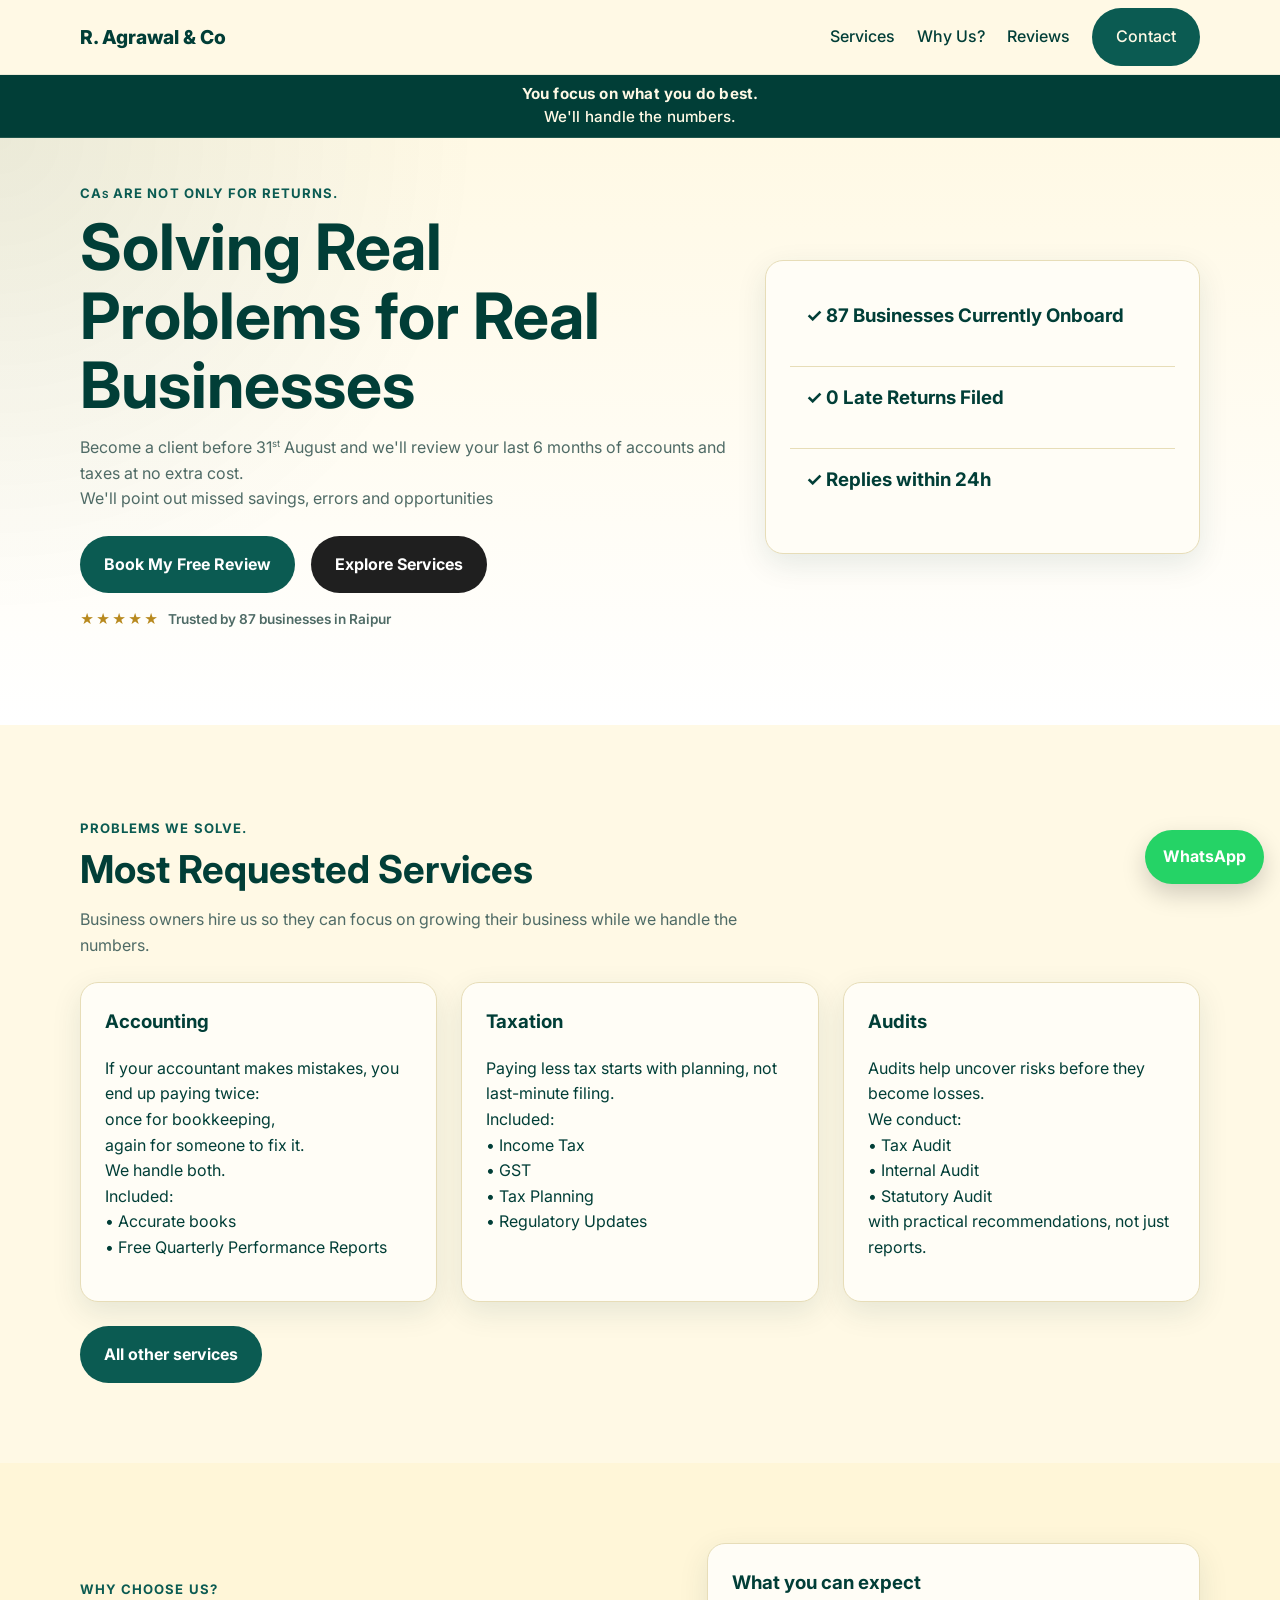
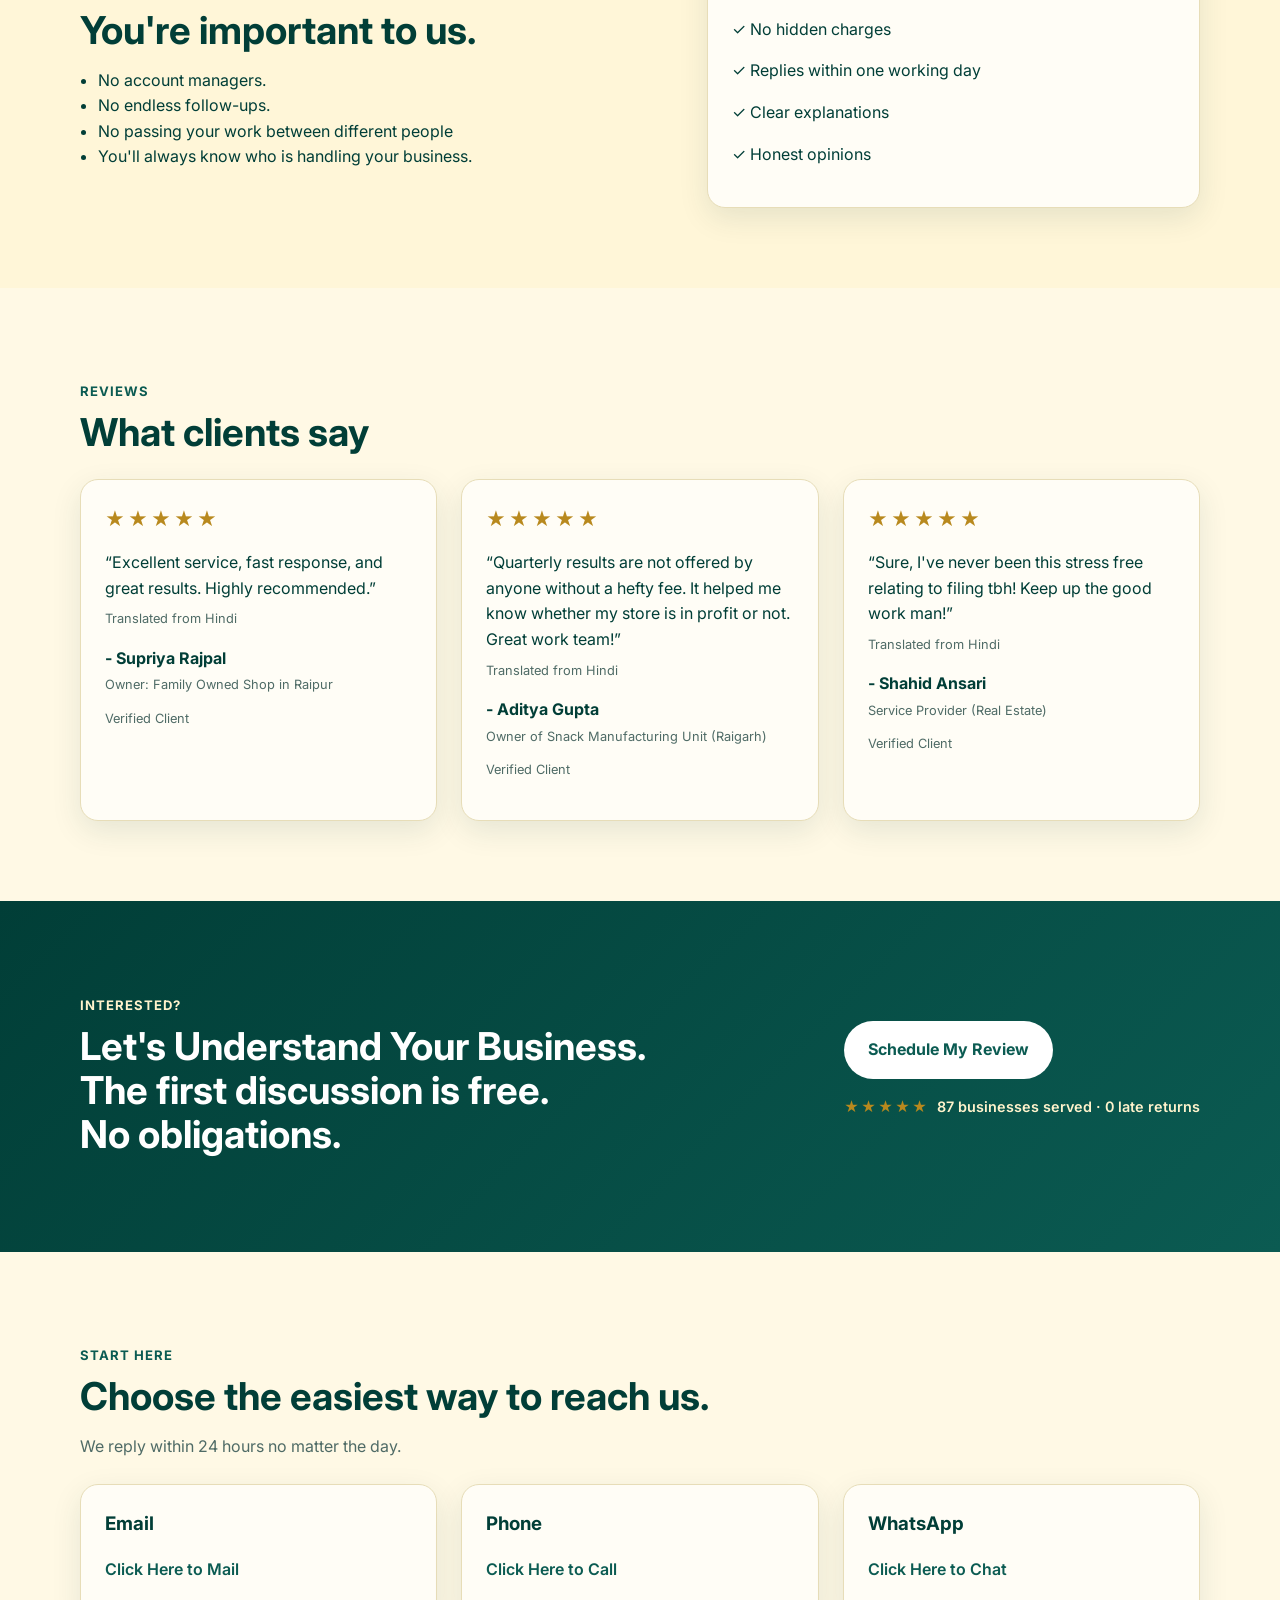
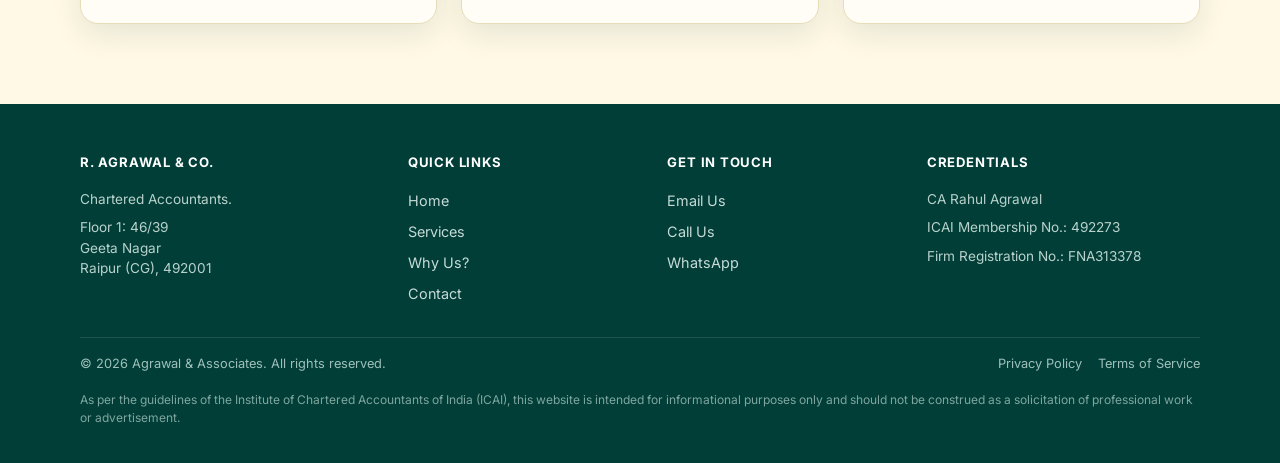
==== commit c6ebc17e: "Update index.html" ====
--- a/index.html
+++ b/index.html
@@ -139,8 +139,7 @@
       <div class="container split">
         <div>
   <p class="section-label">Why Choose Us?</p>
-  <h2>You're very important to us.<br>
-    You'll Work Directly With CA Rahul Agrawal.</h2>
+  <h2>You're important to us.</h2>
   <ul class="check-list">
     <li>No account managers.</li>
     <li>No endless follow-ups.</li>
